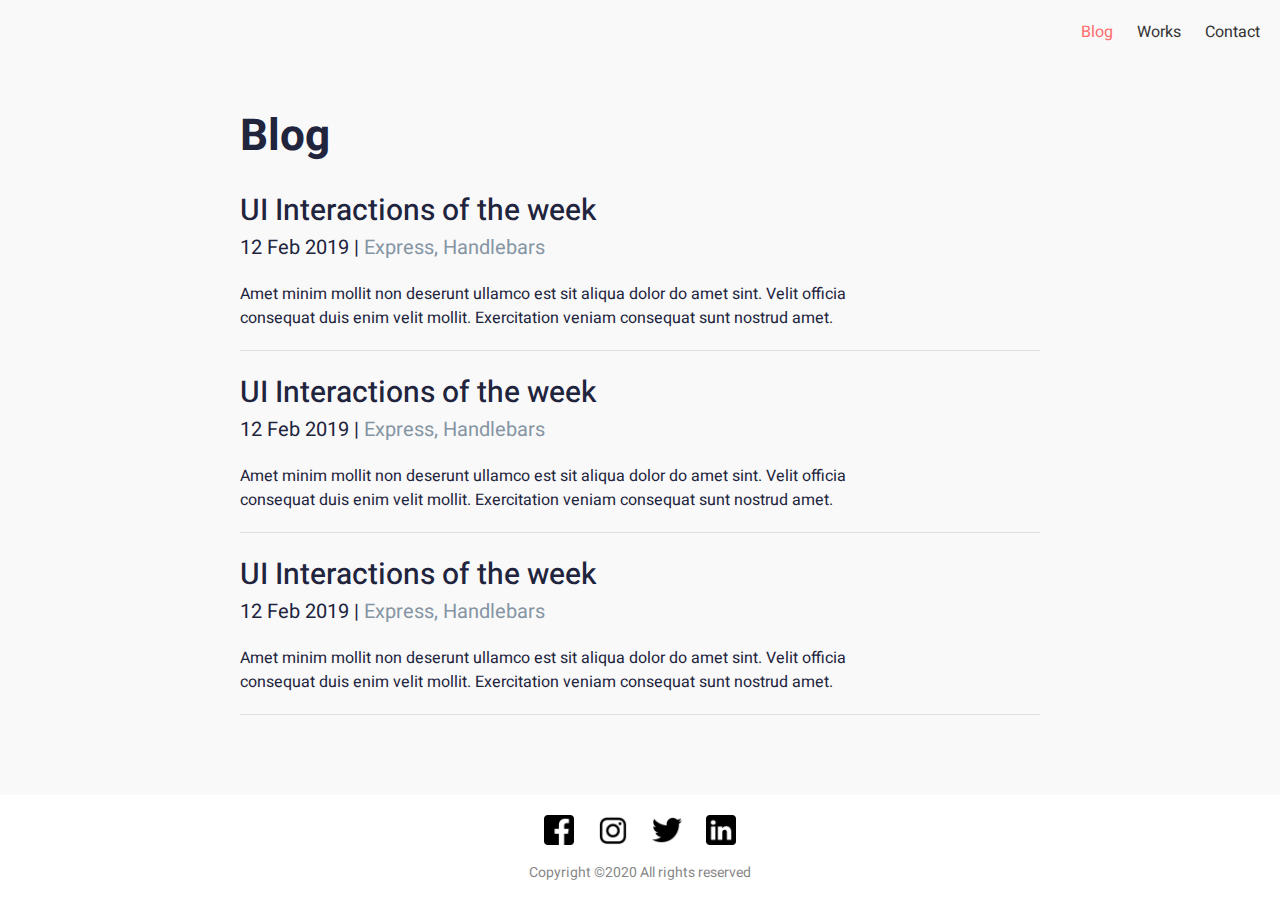
==== index.html @ 0bea4d52 "Blog" ====
<!DOCTYPE html>
<html lang="en">

<head>
    <meta charset="UTF-8">
    <meta name="viewport" content="width=device-width, initial-scale=1.0">
    <title>Blog</title>
    <link rel="stylesheet" href="home.css">
    <link rel="preconnect" href="https://fonts.googleapis.com">
    <link rel="preconnect" href="https://fonts.gstatic.com" crossorigin>
    <link href="https://fonts.googleapis.com/css2?family=Heebo:wght@100..900&display=swap" rel="stylesheet">
</head>

<body>
    <header class="navbar">
        <nav>
            <ul>
                <li><a href="#" class="active">Blog</a></li>
                <li><a href="#">Works</a></li>
                <li><a href="#">Contact</a></li>
            </ul>
        </nav>
    </header>

    <main class="content">
        <div class="bold">Blog</div>
        <section class="posts">
            <article class="post">
                <div class="medium"> UI Interactions of the week </div>
                <p class="meta">12 Feb 2019 | <span class="highlight">Express, Handlebars</span></p>
                <p class="meta2">Amet minim mollit non deserunt ullamco est sit aliqua dolor do amet sint. Velit officia <br> 
                consequat duis enim velit mollit. Exercitation veniam consequat sunt nostrud amet.
                </p>
                <hr>
            </article>
            <article class="post">
                <div class="medium"> UI Interactions of the week </div>
                <p class="meta">12 Feb 2019 | <span class="highlight">Express, Handlebars</span></p>
                <p class="meta2">Amet minim mollit non deserunt ullamco est sit aliqua dolor do amet sint. Velit officia <br> 
                consequat duis enim velit mollit. Exercitation veniam consequat sunt nostrud amet.
                </p>
                <hr>
            </article>
            <article class="post">
                <div class="medium"> UI Interactions of the week </div>
                <p class="meta">12 Feb 2019 | <span class="highlight">Express, Handlebars</span></p>
                <p class="meta2">Amet minim mollit non deserunt ullamco est sit aliqua dolor do amet sint. Velit officia <br> 
                consequat duis enim velit mollit. Exercitation veniam consequat sunt nostrud amet.
                </p>
                <hr>
            </article>
        </section>
    </main>

    <footer class="footer">
        <div class="social">
            <a href="#"><img src="images/facebook_logo.webp" width="30" height="30" alt="facebook_logo"></a>
            <a href="#"><img src="images/instagram_logo.webp" width="30" height="30" alt="instagram_logo"></a>
            <a href="#"><img src="images/twitter_logo.webp"  width="30" height="30"alt="twitter_logo"></a>
            <a href="#"><img src="images/linkedin_logo.webp" width="30" height="30" alt="linkedin_logo"></a>
        </div>
        <p>Copyright ©2020 All rights reserved</p>
    </footer>
</body>

</html>
---- home.css ----
* {
    margin: 0;
    padding: 0;
}


body {
    background-color: #f9f9f9;
    font-family: "Heebo", sans-serif;
}

.navbar {
    display: flex;
    justify-content: flex-end;
    padding: 20px;
}

.navbar ul {
    list-style: none;
}

.navbar ul li {
    display: inline;
    margin-left: 20px;
}

.navbar ul li a {
    text-decoration: none;
    color: #333;
    transition: color 0.3s;
}

.navbar ul li a:hover,
.navbar ul li a.active {
    color: #ff6b6b;
}

.content {
    max-width: 800px;
    margin: 40px auto;
    padding: 0 20px;
    text-align: left;
}

.bold {
    font-size: 44px;
    margin-bottom: 20px;
    color: #21243D;
    font-weight: 700;
}

.medium{
    font-size: 30px;
    color: #21243D;
    font-weight: 500;
}

.meta {
    margin-bottom: 20px;
    color: #21243D;
    font-size: 20px;
    font-weight: regular;
}

.meta2 {
    margin-bottom: 20px;
    color: #21243D;
    font-size: 16px;
    font-weight: regular;
}

.highlight {
    color: #8695A4; 
}

hr {
    border: none;
    border-top: 1px solid #e0e0e0;
    margin: 20px 0;
}

.footer {
    text-align: center;
    padding: 20px;
    background-color: #fff;
    margin-top: 80px;
}

.social a {
    margin: 0 10px;
}

.footer p {
    color: #888;
    margin-top: 10px;
    font-size: 14px;
    font-weight: regular;
}
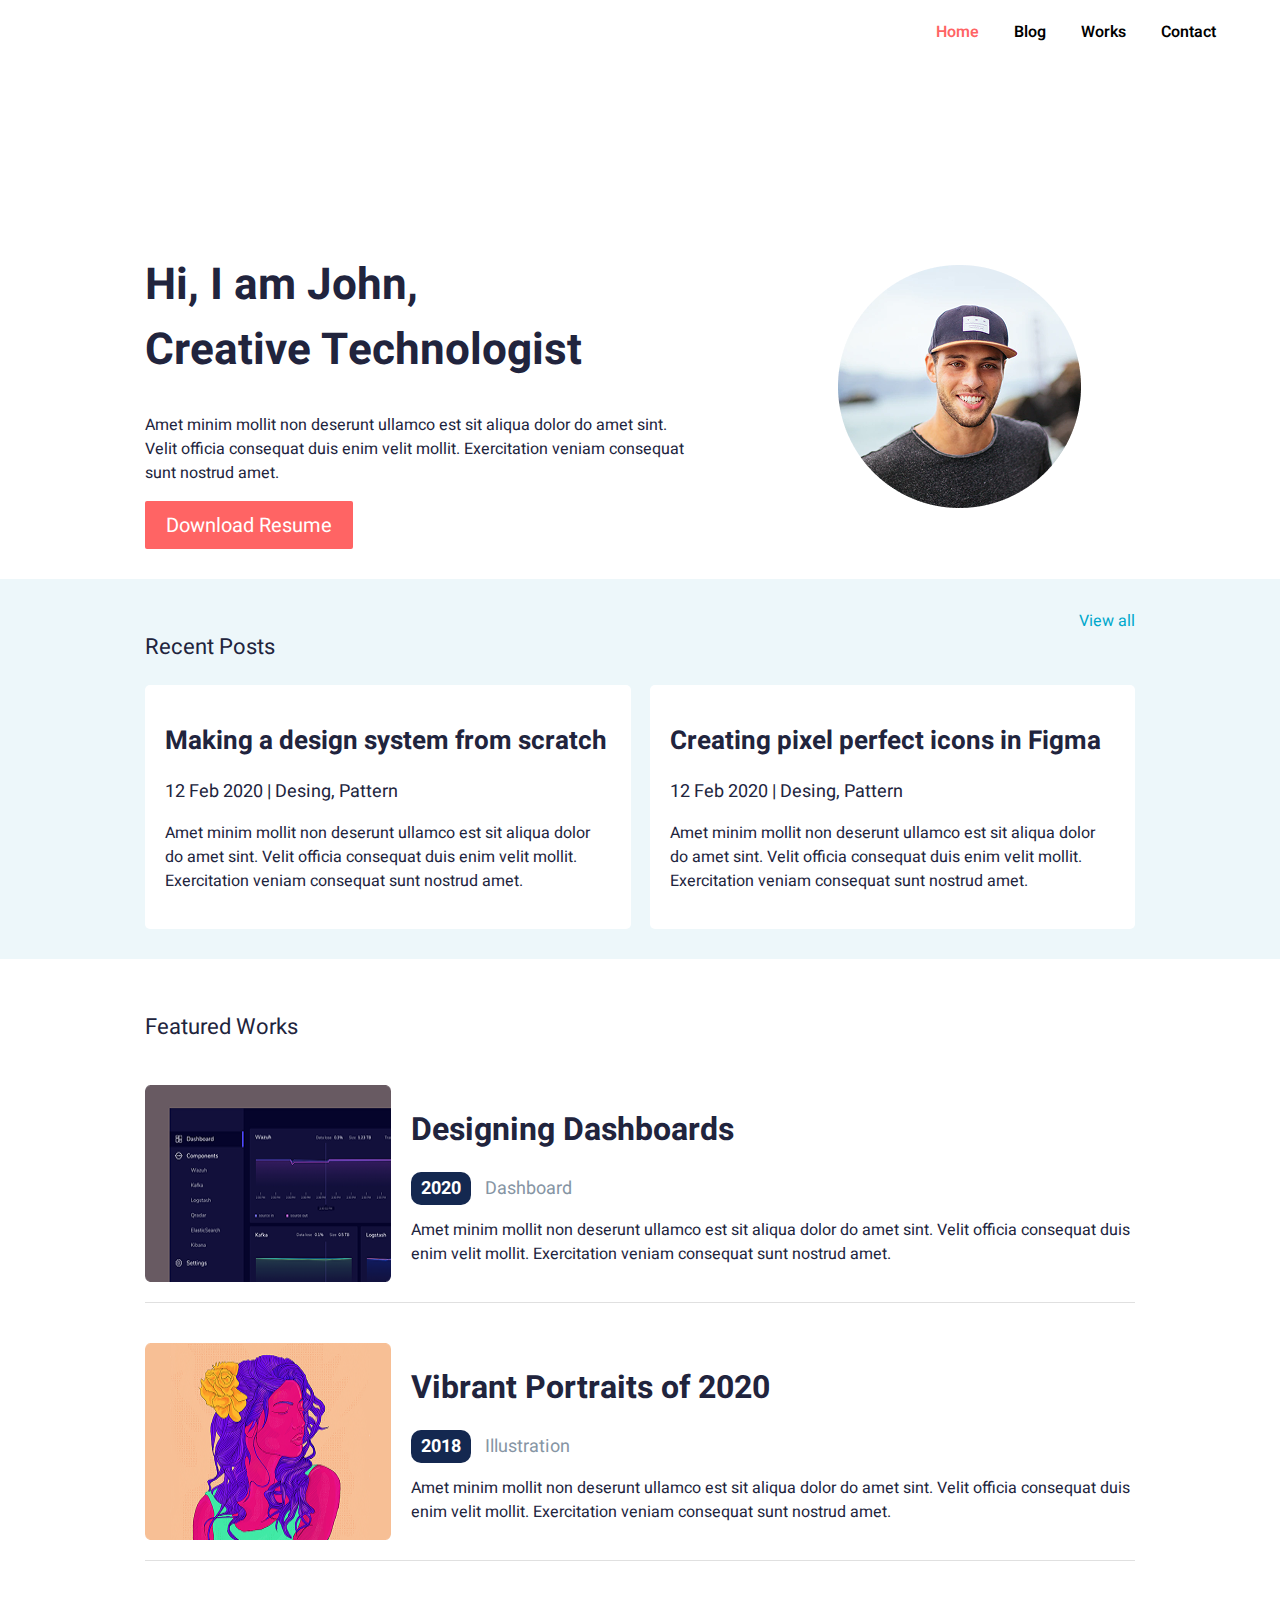
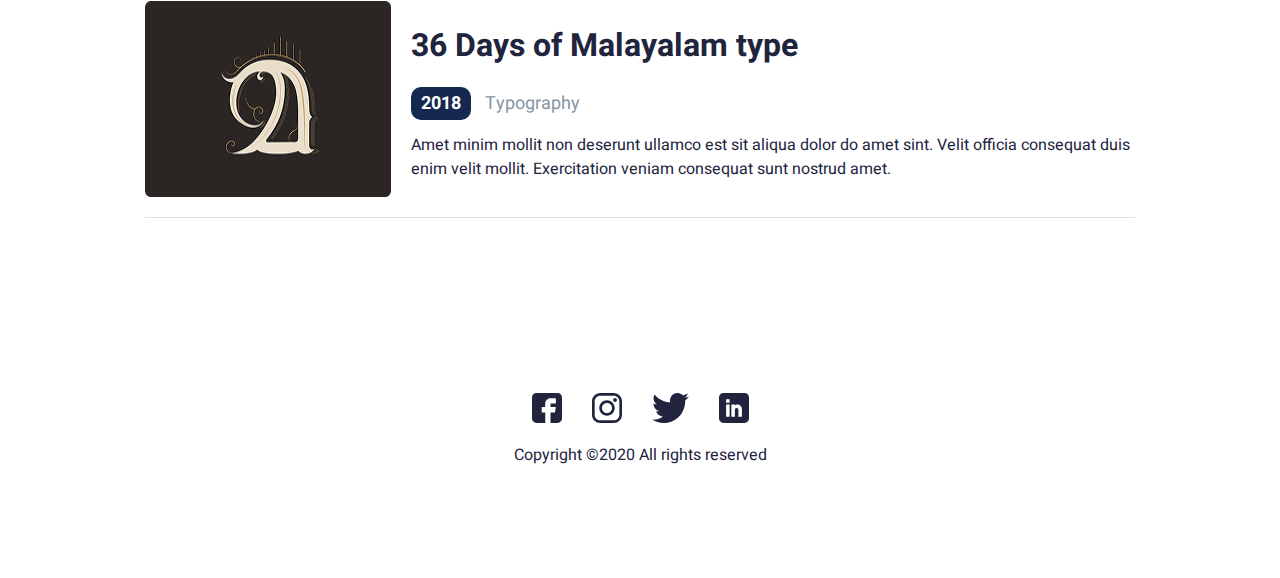
==== commit da4ea722: "Agregar paginas Home y Work" ====
--- a/index.html
+++ b/index.html
@@ -1,66 +1,108 @@
 <!DOCTYPE html>
 <html lang="en">
-
 <head>
     <meta charset="UTF-8">
     <meta name="viewport" content="width=device-width, initial-scale=1.0">
-    <title>Blog</title>
-    <link rel="stylesheet" href="home.css">
+    <title>Home</title>
     <link rel="preconnect" href="https://fonts.googleapis.com">
     <link rel="preconnect" href="https://fonts.gstatic.com" crossorigin>
-    <link href="https://fonts.googleapis.com/css2?family=Heebo:wght@100..900&display=swap" rel="stylesheet">
+    <link href="https://fonts.googleapis.com/css2?family=Heebo:wght@100..900&family=Roboto:ital,wght@0,100..900;1,100..900&display=swap" rel="stylesheet">
+    <link rel="stylesheet" href="index.css">
 </head>
+<body>
+    <header class="header">
+        <nav class="header-navbar">
+            <a class="select" href="#">Home</a>
+            <a href="blog.html">Blog</a>
+            <a href="Work.html">Works</a>
+            <a href="works.html">Contact</a>
+        </nav>
+        <img class="mobile-header" src="img/menu.svg" alt="menu_mobile">
+    </header>
+    
+    <div class="div-main">
+        <div class="container">
+            <div>
+                <h1>Hi, I am John,<br>
+                    Creative Technologist
+                </h1>
+                <p>
+                    Amet minim mollit non deserunt ullamco est sit aliqua dolor do amet sint. Velit officia consequat duis enim velit mollit. Exercitation veniam consequat sunt nostrud amet.
+                </p>
+                <button>Download Resume</button>
+            </div>
+            <div id="img">
+                <img src="img/Ellipse 1.png" alt="John">
+            </div>
+        </div>
+    </div>
 
-<body>
-    <header class="navbar">
-        <nav>
-            <ul>
-                <li><a href="#" class="active">Blog</a></li>
-                <li><a href="#">Works</a></li>
-                <li><a href="#">Contact</a></li>
-            </ul>
-        </nav>
-    </header>
+    <div class="div-main" id="div-second">
+        <div>
+            <h3>Recent Posts</h3>
+            <a> View all</a>
+        </div>
+        <div>
+            <div>
+                <h1>
+                    Making a design system from scratch
+                </h1>
+                <span>12 Feb 2020 | Desing, Pattern</span>
+                <p>Amet minim mollit non deserunt ullamco est sit aliqua dolor do amet sint. Velit officia consequat duis enim velit mollit. Exercitation veniam consequat sunt nostrud amet.</p>
+            </div>
+            <div>
+                <h1>
+                    Creating pixel perfect icons in Figma
+                </h1>
+                <span>12 Feb 2020 | Desing, Pattern</span>
+                <p>Amet minim mollit non deserunt ullamco est sit aliqua dolor do amet sint. Velit officia consequat duis enim velit mollit. Exercitation veniam consequat sunt nostrud amet.</p>
+            </div>
+        </div>
+    </div>
 
-    <main class="content">
-        <div class="bold">Blog</div>
-        <section class="posts">
-            <article class="post">
-                <div class="medium"> UI Interactions of the week </div>
-                <p class="meta">12 Feb 2019 | <span class="highlight">Express, Handlebars</span></p>
-                <p class="meta2">Amet minim mollit non deserunt ullamco est sit aliqua dolor do amet sint. Velit officia <br> 
-                consequat duis enim velit mollit. Exercitation veniam consequat sunt nostrud amet.
-                </p>
-                <hr>
-            </article>
-            <article class="post">
-                <div class="medium"> UI Interactions of the week </div>
-                <p class="meta">12 Feb 2019 | <span class="highlight">Express, Handlebars</span></p>
-                <p class="meta2">Amet minim mollit non deserunt ullamco est sit aliqua dolor do amet sint. Velit officia <br> 
-                consequat duis enim velit mollit. Exercitation veniam consequat sunt nostrud amet.
-                </p>
-                <hr>
-            </article>
-            <article class="post">
-                <div class="medium"> UI Interactions of the week </div>
-                <p class="meta">12 Feb 2019 | <span class="highlight">Express, Handlebars</span></p>
-                <p class="meta2">Amet minim mollit non deserunt ullamco est sit aliqua dolor do amet sint. Velit officia <br> 
-                consequat duis enim velit mollit. Exercitation veniam consequat sunt nostrud amet.
-                </p>
-                <hr>
-            </article>
-        </section>
-    </main>
+    <div class="div-main">
+        <div>
+            <h3>Featured Works</h3>
+        </div>
+        <div class="div-f-works">
+            <div class="div-works">
+                <img src="img/Rectangle 30.png" alt="image1">
+                <div>
+                    <h1>Designing Dashboards</h1>
+                    <span>2020</span>
+                    <span id="span2">Dashboard</span>
+                    <p>Amet minim mollit non deserunt ullamco est sit aliqua dolor do amet sint. Velit officia consequat duis enim velit mollit. Exercitation veniam consequat sunt nostrud amet.</p>
+                </div>
+            </div>
+            <div class="div-works">
+                <img src="img/Rectangle 32.png" alt="image1">
+                <div>
+                    <h1>Vibrant Portraits of 2020</h1>
+                    <span>2018</span>
+                    <span id="span2">Illustration</span>
+                    <p>Amet minim mollit non deserunt ullamco est sit aliqua dolor do amet sint. Velit officia consequat duis enim velit mollit. Exercitation veniam consequat sunt nostrud amet.</p>
+                </div>
+            </div>
+            <div class="div-works">
+                <img src="img/Rectangle 34.png" alt="image1">
+                <div>
+                    <h1>36 Days of Malayalam type</h1>
+                    <span>2018</span>
+                    <span id="span2">Typography</span>
+                    <p>Amet minim mollit non deserunt ullamco est sit aliqua dolor do amet sint. Velit officia consequat duis enim velit mollit. Exercitation veniam consequat sunt nostrud amet.</p>
+                </div>
+            </div>
+        </div>
+    </div>
 
     <footer class="footer">
-        <div class="social">
-            <a href="#"><img src="images/facebook_logo.webp" width="30" height="30" alt="facebook_logo"></a>
-            <a href="#"><img src="images/instagram_logo.webp" width="30" height="30" alt="instagram_logo"></a>
-            <a href="#"><img src="images/twitter_logo.webp"  width="30" height="30"alt="twitter_logo"></a>
-            <a href="#"><img src="images/linkedin_logo.webp" width="30" height="30" alt="linkedin_logo"></a>
+        <div class="footer-images">
+            <img src="img/fb.svg" alt="facebook">
+            <img src="img/insta.svg" alt="instagram">
+            <img src="img/Vector.svg" alt="twitter">
+            <img src="img/Linkedin.svg" alt="Linkedin">
         </div>
         <p>Copyright ©2020 All rights reserved</p>
     </footer>
 </body>
-
-</html>
+</html>--- a/index.css
+++ b/index.css
@@ -0,0 +1,243 @@
+body {
+    font-family: 'Heebo', 'Roboto', sans-serif;
+    font-optical-sizing: auto;
+    color: #21243D;
+    margin: 0;
+}
+h3{
+    font-size: 22px;
+    font-weight: normal;
+}
+
+/* HEADER */
+.header{
+    margin-top: 20px;
+    font-family: "Heebo", sans-serif;
+    font-weight: medium;
+    width: 95%;
+    display: flex;
+    flex-direction: row;
+    justify-content: flex-end;
+}
+
+.header nav{
+    display: flex;
+    flex-direction: row;
+    gap: 35px;
+}
+
+@media (max-width: 768px) {
+    .header nav{
+        display: none;
+    }
+}
+
+.header a{
+    font-weight: 600;
+    text-decoration: none;
+    color: #000;
+}
+.header .select{
+    color: #FF6464;
+}
+
+.header .mobile-header{
+    display: none;
+}
+
+@media (max-width: 768px) {
+    .header .mobile-header{
+        display: block;
+        font-size: 1.5rem;
+    }
+}
+
+
+/* FIRST DIV */
+.div-main {
+    width: 100%;
+    padding: 30px 145px;
+    box-sizing: border-box;
+}
+
+.container {
+    display: grid;
+    grid-template-columns: 70% 30%;
+    padding: 150px 0 0;
+}
+
+.container div{
+    padding: 0 20% 0 0;
+}
+
+.container p{
+    font-size: 16px;
+}
+.container h1{
+    font-size: 44px;
+}
+.container button{
+    width: 208px;
+    height: 48px;
+    padding: 0;
+    background-color: #FF6464;
+    color: #fff;
+    border: none;
+    padding: 10px 20px;
+    border-radius: 2px;
+    font-size: 20px;
+    font-family: 'Heebo', 'Roboto', sans-serif;
+    cursor: pointer;
+}
+
+#img {
+    display: flex;
+    align-items: center; 
+}
+
+@media (max-width: 600px) {
+    .div-main {
+        padding: 30px 20px;
+    }
+
+    .container {
+        display: flex;
+        flex-direction: column;
+        padding: 50px 0 0;
+        flex-direction: column-reverse;
+        text-align: center;
+    }
+
+    .container div {
+        padding: 0; 
+    }
+
+    .container h1 {
+        font-size: 32px; 
+    }
+
+    .container button {
+        font-size: 18px; 
+    }
+
+    #img {
+        justify-content: center;
+    }
+
+    #img img {
+        max-width: 100%; 
+        height: auto; 
+    }
+}
+
+
+/* SECOND DIV */
+#div-second {
+    background-color: #EDF7FA;
+}
+#div-second div{
+    display: flex;
+    flex-direction: row;
+    justify-content: space-between;
+}
+#div-second div a{
+    font-size: 16px;
+    color: #00A8CC;
+}
+#div-second div div{
+    background-color: #fff;
+    width: 45%;
+    display: flex;
+    flex-direction: column;
+    justify-content: center;
+    border-radius: 5px;
+    padding: 20px;
+}
+#div-second div div h1{
+    font-size: 26px;
+}
+#div-second div div span{
+    font-size: 18px;
+}
+
+@media (max-width: 600px) {
+    #div-second div {
+        flex-direction: column; 
+        gap: 20px;
+        text-align: center;
+    }
+    #div-second div div {
+        width: 100%; 
+        box-sizing: border-box;
+    }
+    #div-second div a{
+        display: none;
+    }
+}
+
+
+/* THIRD DIV */
+.div-f-works{
+    display: flex;
+    flex-direction: column;
+    gap: 20px;
+}
+
+.div-works{
+    display: flex;
+    flex-direction: row;
+    justify-content: space-between;
+    padding: 20px 0px;
+    border-bottom: 1px solid #e0e0e0;
+    gap: 20px;
+}
+.div-works span{
+    background-color: #142850;
+    color: #fff;
+    border-radius: 10px;
+    padding: 3px 10px;
+    font-size: 18px;
+    font-weight: bold;
+}
+#span2{
+    background-color: #fff;
+    color: #8695A4;
+    font-weight: normal;
+}
+
+@media (max-width: 600px) {
+    .div-f-works {
+        gap: 10px; 
+    }
+    .div-works {
+        flex-direction: column; 
+        gap: 10px;
+    }
+    h3{
+        text-align: center;
+        font-weight: normal;
+    }
+}
+
+
+/* FOOTER */
+
+.footer{
+    display: flex;
+    flex-direction: column;
+    justify-content: center;
+    height: 20vh;
+    align-items: center;
+    margin: 100px 0 50px;
+}   
+
+.footer-images{
+    display: flex;
+    flex-direction: row;
+    gap: 30px;
+}
+
+.footer p{
+    color: #21243D;
+    margin-top: 20px;
+}